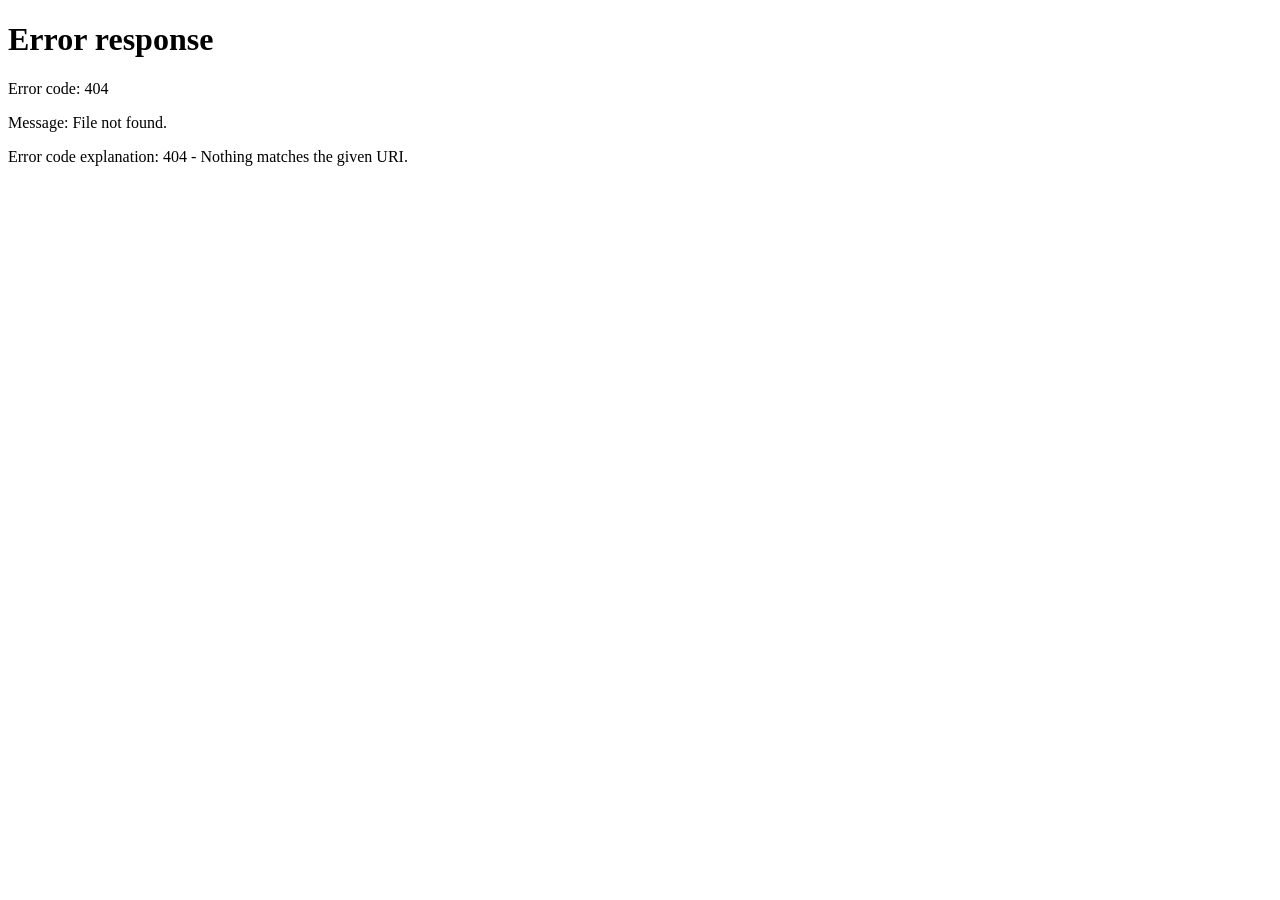
==== index.html @ b514ab3a "Publish Stone Keeper index.html" ====
<!DOCTYPE html>
<html lang="en">
<head>
  <meta charset="utf-8">
  <meta name="viewport" content="width=device-width, initial-scale=1">
  <title>Stone Keeper</title>
  <meta http-equiv="refresh" content="0; url=support.html">
  <link rel="canonical" href="support.html">
</head>
<body>
  <main>
    <h1>Stone Keeper</h1>
    <p><a href="support.html">Support and feedback</a></p>
    <p><a href="privacy.html">Privacy policy</a></p>
  </main>
</body>
</html>
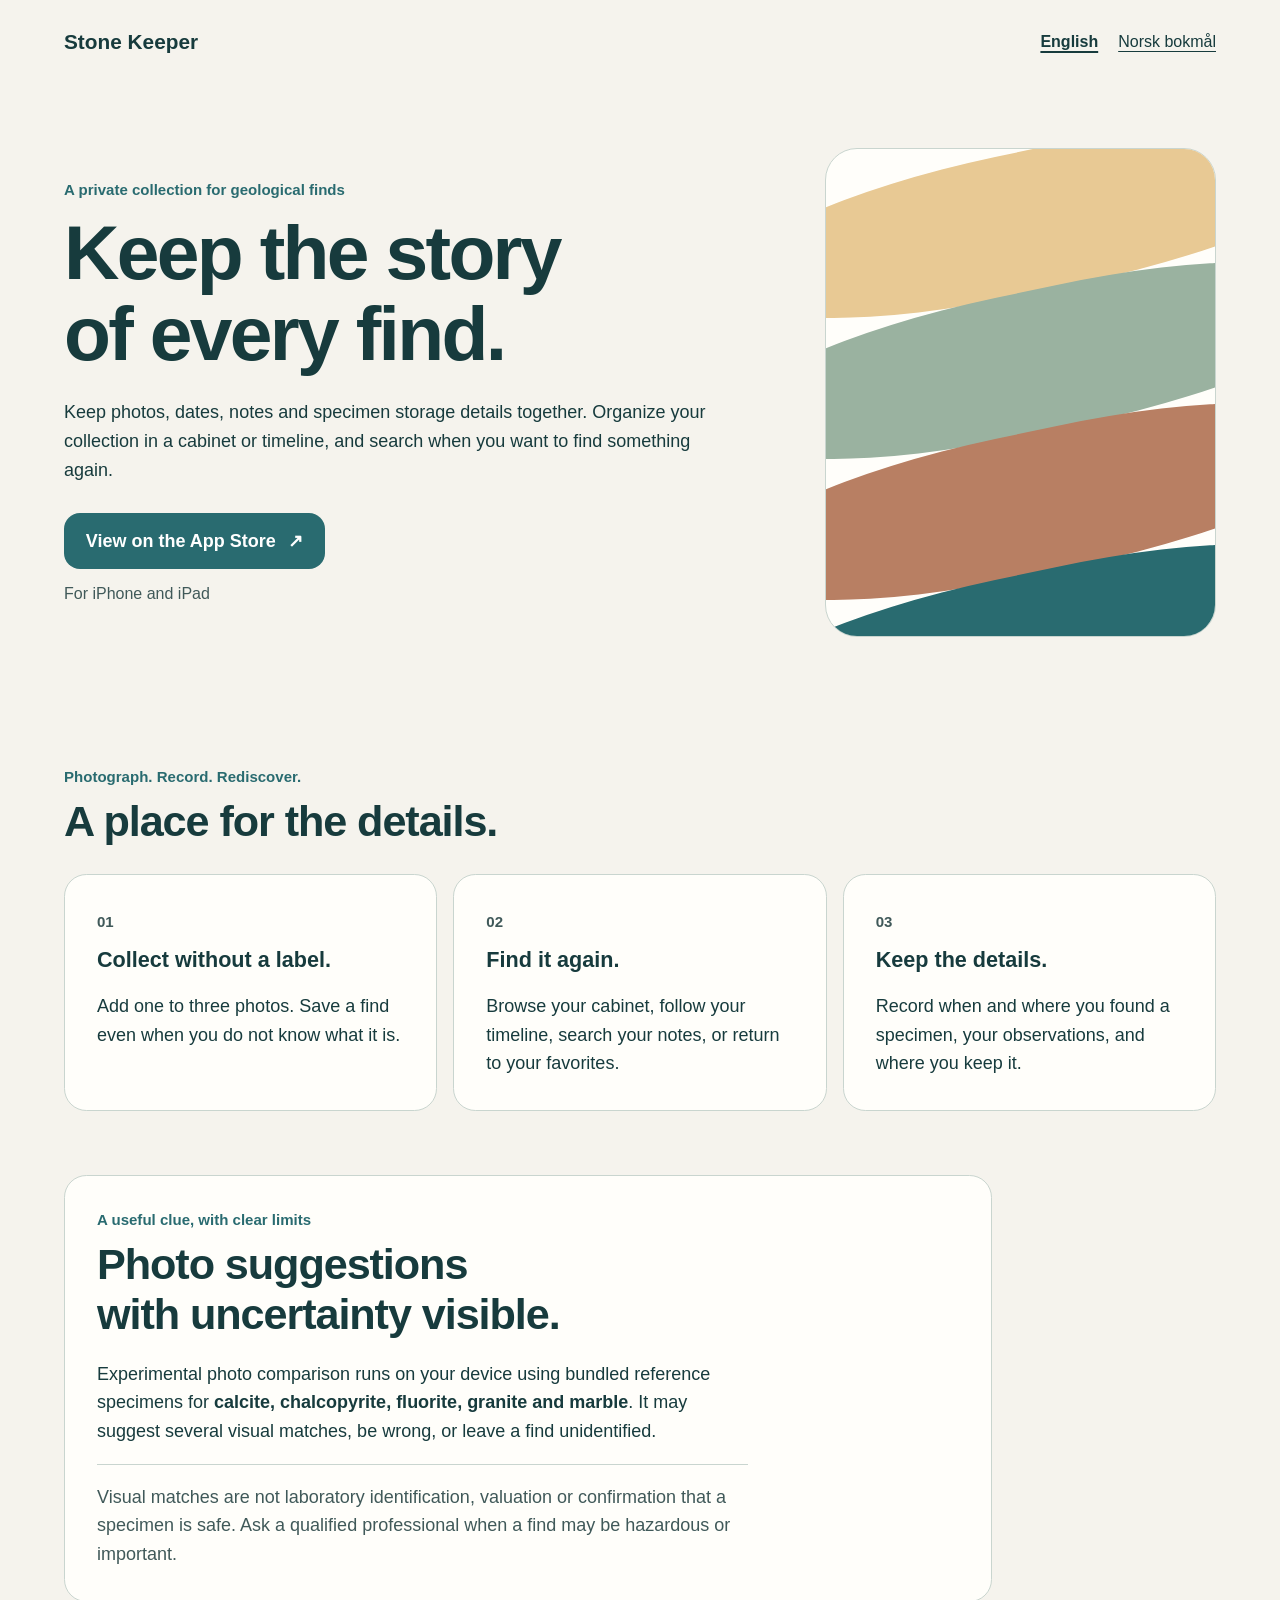
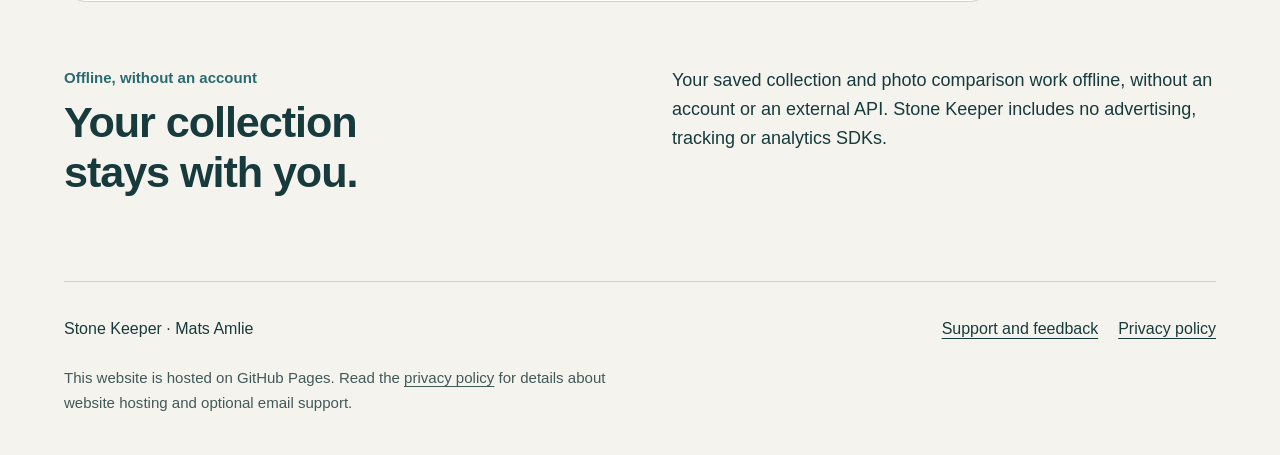
==== commit 1322888f: "Publish Stone Keeper English product page" ====
--- a/index.html
+++ b/index.html
@@ -3,15 +3,86 @@
 <head>
   <meta charset="utf-8">
   <meta name="viewport" content="width=device-width, initial-scale=1">
-  <title>Stone Keeper</title>
-  <meta http-equiv="refresh" content="0; url=support.html">
-  <link rel="canonical" href="support.html">
+  <meta name="apple-itunes-app" content="app-id=6811556161">
+  <meta name="description" content="Keep geological finds together with photos, notes, a cabinet, timeline and search. Your collection works offline, without an account.">
+  <title>Stone Keeper — Your geological finds, together</title>
+  <link rel="canonical" href="https://matsamlie-afk.github.io/stone-keeper-support/">
+  <link rel="alternate" hreflang="en" href="https://matsamlie-afk.github.io/stone-keeper-support/">
+  <link rel="alternate" hreflang="nb" href="https://matsamlie-afk.github.io/stone-keeper-support/nb.html">
+  <link rel="alternate" hreflang="x-default" href="https://matsamlie-afk.github.io/stone-keeper-support/">
+  <link rel="stylesheet" href="product.css">
 </head>
 <body>
-  <main>
-    <h1>Stone Keeper</h1>
-    <p><a href="support.html">Support and feedback</a></p>
-    <p><a href="privacy.html">Privacy policy</a></p>
+  <a class="skip-link" href="#main">Skip to content</a>
+  <header class="site-header wrap">
+    <a class="brand" href="./">Stone Keeper</a>
+    <nav class="language-nav" aria-label="Language">
+      <a href="./" lang="en" hreflang="en" aria-current="page">English</a>
+      <a href="nb.html" lang="nb" hreflang="nb">Norsk bokmål</a>
+    </nav>
+  </header>
+
+  <main id="main" class="wrap">
+    <section class="hero" aria-labelledby="page-title">
+      <div class="hero-copy">
+        <p class="eyebrow">A private collection for geological finds</p>
+        <h1 id="page-title">Keep the story of every find.</h1>
+        <p class="intro">Keep photos, dates, notes and specimen storage details together. Organize your collection in a cabinet or timeline, and search when you want to find something again.</p>
+        <a class="store-link" href="https://apps.apple.com/app/apple-store/id6811556161?pt=129123427&amp;ct=stonekeeper-web-en&amp;mt=8">View on the App Store <span aria-hidden="true">↗</span></a>
+        <p class="platforms">For iPhone and iPad</p>
+      </div>
+      <div class="strata" aria-hidden="true">
+        <span></span><span></span><span></span><span></span>
+      </div>
+    </section>
+
+    <section class="collection-section" aria-labelledby="collection-title">
+      <p class="eyebrow">Photograph. Record. Rediscover.</p>
+      <h2 id="collection-title">A place for the details.</h2>
+      <div class="features">
+        <article>
+          <span class="feature-number" aria-hidden="true">01</span>
+          <h3>Collect without a label.</h3>
+          <p>Add one to three photos. Save a find even when you do not know what it is.</p>
+        </article>
+        <article>
+          <span class="feature-number" aria-hidden="true">02</span>
+          <h3>Find it again.</h3>
+          <p>Browse your cabinet, follow your timeline, search your notes, or return to your favorites.</p>
+        </article>
+        <article>
+          <span class="feature-number" aria-hidden="true">03</span>
+          <h3>Keep the details.</h3>
+          <p>Record when and where you found a specimen, your observations, and where you keep it.</p>
+        </article>
+      </div>
+    </section>
+
+    <section class="comparison" aria-labelledby="comparison-title">
+      <p class="eyebrow">A useful clue, with clear limits</p>
+      <h2 id="comparison-title">Photo suggestions with uncertainty visible.</h2>
+      <p>Experimental photo comparison runs on your device using bundled reference specimens for <strong>calcite, chalcopyrite, fluorite, granite and marble</strong>. It may suggest several visual matches, be wrong, or leave a find unidentified.</p>
+      <p class="safety-note">Visual matches are not laboratory identification, valuation or confirmation that a specimen is safe. Ask a qualified professional when a find may be hazardous or important.</p>
+    </section>
+
+    <section class="privacy-section" aria-labelledby="privacy-title">
+      <div>
+        <p class="eyebrow">Offline, without an account</p>
+        <h2 id="privacy-title">Your collection stays with you.</h2>
+      </div>
+      <p>Your saved collection and photo comparison work offline, without an account or an external API. Stone Keeper includes no advertising, tracking or analytics SDKs.</p>
+    </section>
   </main>
+
+  <footer class="site-footer wrap">
+    <div class="footer-row">
+      <p>Stone Keeper · Mats Amlie</p>
+      <nav aria-label="Help and privacy">
+        <a href="support.html">Support and feedback</a>
+        <a href="privacy.html">Privacy policy</a>
+      </nav>
+    </div>
+    <p class="hosting-note">This website is hosted on GitHub Pages. Read the <a href="privacy.html">privacy policy</a> for details about website hosting and optional email support.</p>
+  </footer>
 </body>
 </html>
--- a/product.css
+++ b/product.css
@@ -0,0 +1,118 @@
+:root {
+  color-scheme: light dark;
+  --page: #f5f3ed;
+  --surface: #fffefa;
+  --ink: #173b3d;
+  --muted: #405959;
+  --accent: #296b70;
+  --line: #c9d5cf;
+  --moss: #9ab2a0;
+  --sand: #e8c994;
+  --clay: #b87f63;
+}
+
+* { box-sizing: border-box; }
+html { scroll-padding-top: 1.5rem; }
+body {
+  margin: 0;
+  background: var(--page);
+  color: var(--ink);
+  font: 1.125rem/1.6 -apple-system, BlinkMacSystemFont, "Segoe UI", sans-serif;
+  overflow-wrap: break-word;
+}
+.wrap { width: min(72rem, calc(100% - 2.5rem)); margin-inline: auto; }
+a { color: inherit; text-underline-offset: .22em; }
+a:focus-visible { outline: 3px solid var(--accent); outline-offset: 5px; }
+h1, h2, h3 { text-wrap: balance; }
+h2 { max-width: 24ch; margin: .4rem 0 1.25rem; font-size: clamp(1.8rem, 3.5vw, 2.7rem); line-height: 1.15; letter-spacing: -.025em; }
+h3 { margin: .6rem 0; font-size: 1.35rem; line-height: 1.3; }
+p { max-width: 65ch; }
+section { margin-bottom: 4rem; }
+
+.skip-link {
+  position: absolute;
+  inset-inline-start: .75rem;
+  top: -8rem;
+  padding: .75rem 1rem;
+  background: var(--surface);
+  z-index: 2;
+}
+.skip-link:focus { top: .75rem; }
+.site-header, .footer-row { display: flex; align-items: center; justify-content: space-between; gap: 1rem; flex-wrap: wrap; }
+.site-header { padding-block: 1.25rem; }
+.brand { display: inline-flex; align-items: center; min-height: 44px; font-size: 1.3rem; font-weight: 750; text-decoration: none; }
+nav { display: flex; flex-wrap: wrap; gap: .25rem 1.25rem; }
+nav a { display: inline-flex; align-items: center; min-height: 44px; }
+.language-nav { font-size: 1rem; }
+a[aria-current="page"] { font-weight: 750; text-decoration-thickness: 2px; }
+
+.hero {
+  display: grid;
+  grid-template-columns: minmax(0, 1.4fr) minmax(0, .8fr);
+  align-items: center;
+  gap: clamp(2rem, 6vw, 6rem);
+  padding-block: clamp(2rem, 5vw, 4.5rem);
+}
+.hero-copy { min-width: 0; }
+.eyebrow { margin-block: 0 .5rem; font-size: .94rem; font-weight: 650; color: var(--accent); }
+h1 { max-width: 13ch; font-size: clamp(2.6rem, 6vw, 5rem); line-height: 1.06; letter-spacing: -.035em; margin-block: .6rem 1.5rem; }
+.intro { margin-bottom: 1.75rem; }
+.store-link {
+  display: inline-flex;
+  align-items: center;
+  justify-content: center;
+  gap: .75rem;
+  min-height: 3.25rem;
+  padding: .8rem 1.3rem;
+  border: 1px solid transparent;
+  border-radius: 1rem;
+  background: var(--accent);
+  color: #fff;
+  font-weight: 700;
+  text-decoration: none;
+}
+.store-link:hover { text-decoration: underline; }
+.platforms { margin-block: .75rem 0; color: var(--muted); font-size: 1rem; }
+.strata { overflow: hidden; border: 1px solid var(--line); border-radius: 2rem; aspect-ratio: 4/5; background: var(--surface); }
+.strata span { display: block; height: 29%; width: 160%; margin-inline-start: -25%; transform: rotate(-12deg); border-radius: 45%; }
+.strata span:nth-child(1) { background: var(--sand); }
+.strata span:nth-child(2) { background: var(--moss); }
+.strata span:nth-child(3) { background: var(--clay); }
+.strata span:nth-child(4) { background: var(--accent); }
+
+.features { display: grid; grid-template-columns: repeat(3, minmax(0, 1fr)); gap: 1rem; margin-top: 1.75rem; }
+.features article, .comparison { padding: clamp(1.25rem, 3vw, 2rem); border: 1px solid var(--line); border-radius: 1.4rem; background: var(--surface); }
+.feature-number { font-size: .94rem; font-weight: 650; color: var(--muted); }
+.features p { margin-bottom: 0; }
+.comparison { max-width: 58rem; }
+.comparison p:last-child { margin-bottom: 0; }
+.safety-note { padding-top: 1.1rem; border-top: 1px solid var(--line); color: var(--muted); }
+.privacy-section { display: grid; grid-template-columns: minmax(0, 1fr) minmax(0, 1fr); gap: 1.5rem 4rem; }
+.privacy-section > p { margin-top: 0; }
+.site-footer { padding-block: 1.5rem 2.5rem; border-top: 1px solid var(--line); font-size: 1rem; }
+.footer-row p { margin-block: 0; }
+.hosting-note { margin-block: 1rem 0; color: var(--muted); font-size: .94rem; }
+
+@media (max-width: 48rem) {
+  .hero, .privacy-section { grid-template-columns: 1fr; }
+  .strata { max-height: 14rem; aspect-ratio: 2/1; }
+  .features { grid-template-columns: 1fr; }
+  section { margin-bottom: 3rem; }
+}
+
+@media (prefers-color-scheme: dark) {
+  :root {
+    --page: #102526;
+    --surface: #193536;
+    --ink: #edf4ee;
+    --muted: #c1d2ca;
+    --accent: #8ed1c9;
+    --line: #46635d;
+  }
+  .store-link { color: #102526; }
+}
+
+@media (forced-colors: active) {
+  .store-link { border-color: ButtonText; }
+  .strata { visibility: hidden; }
+}
